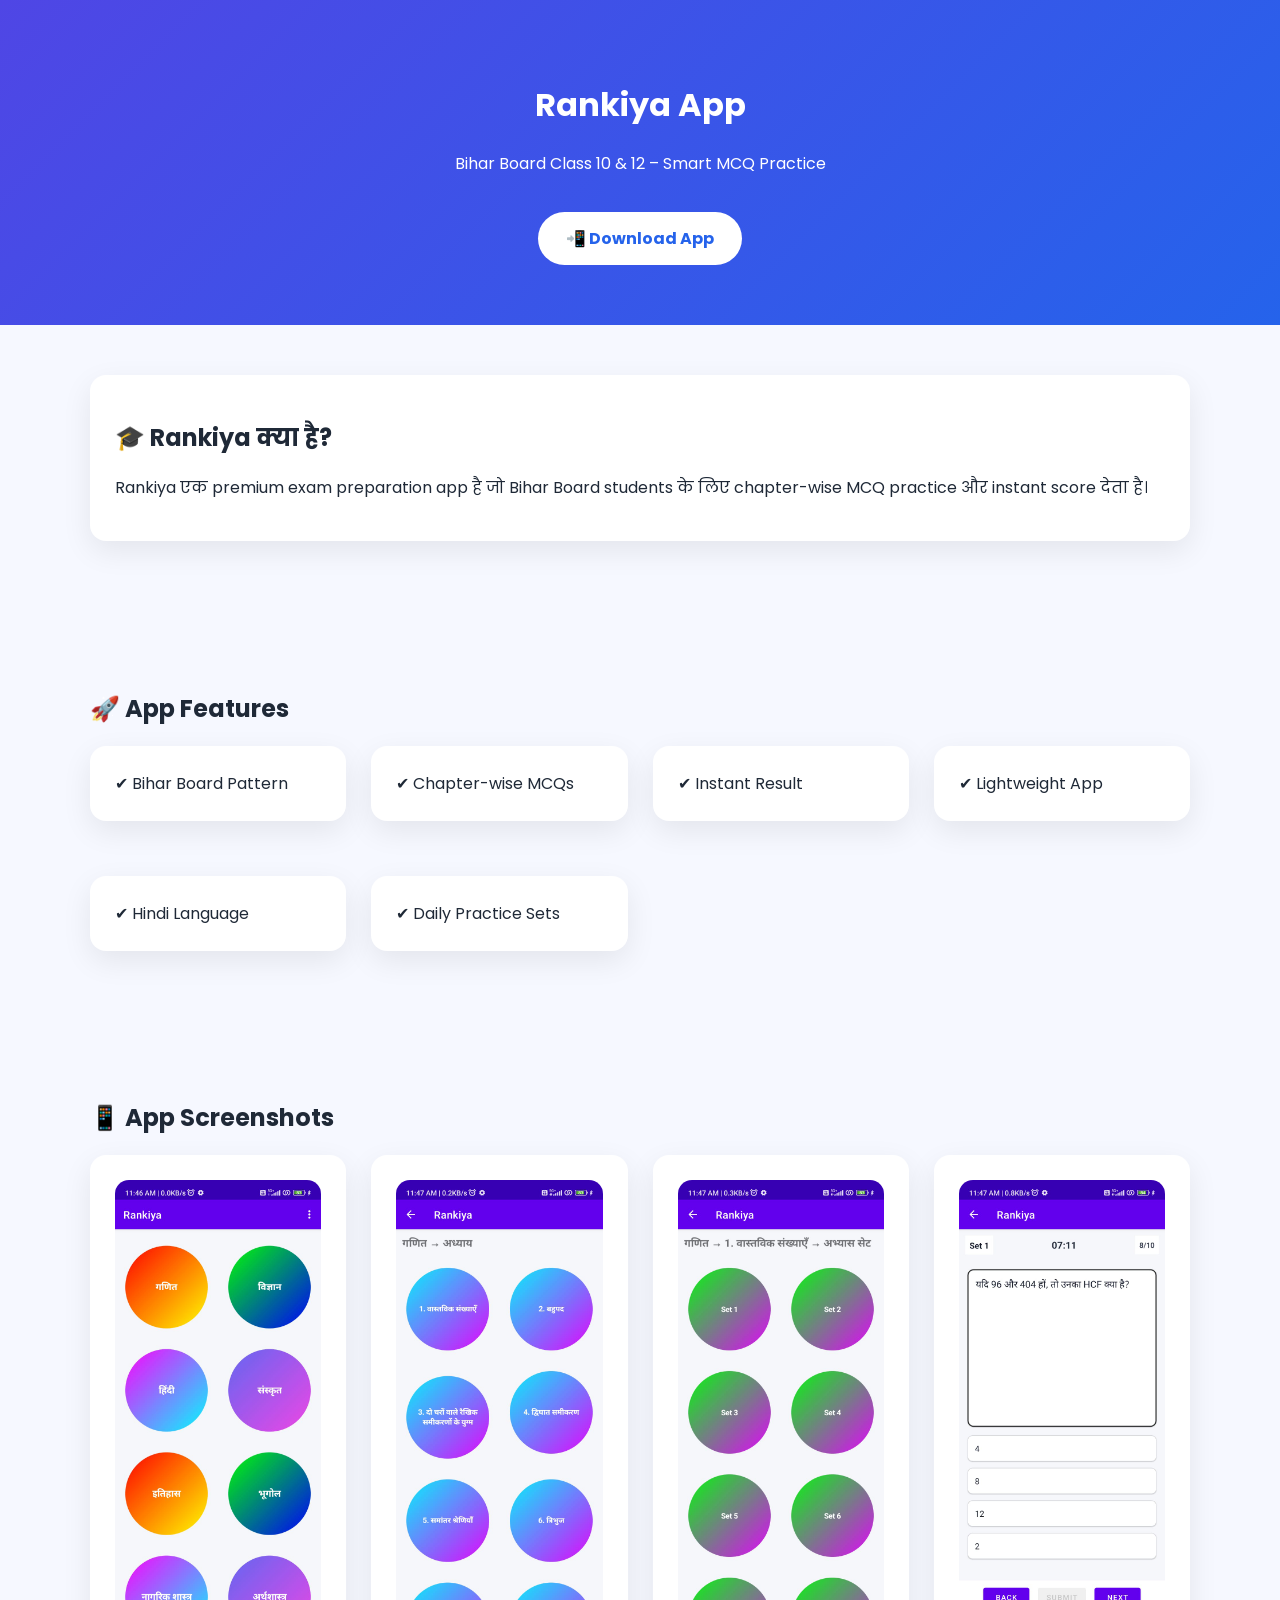
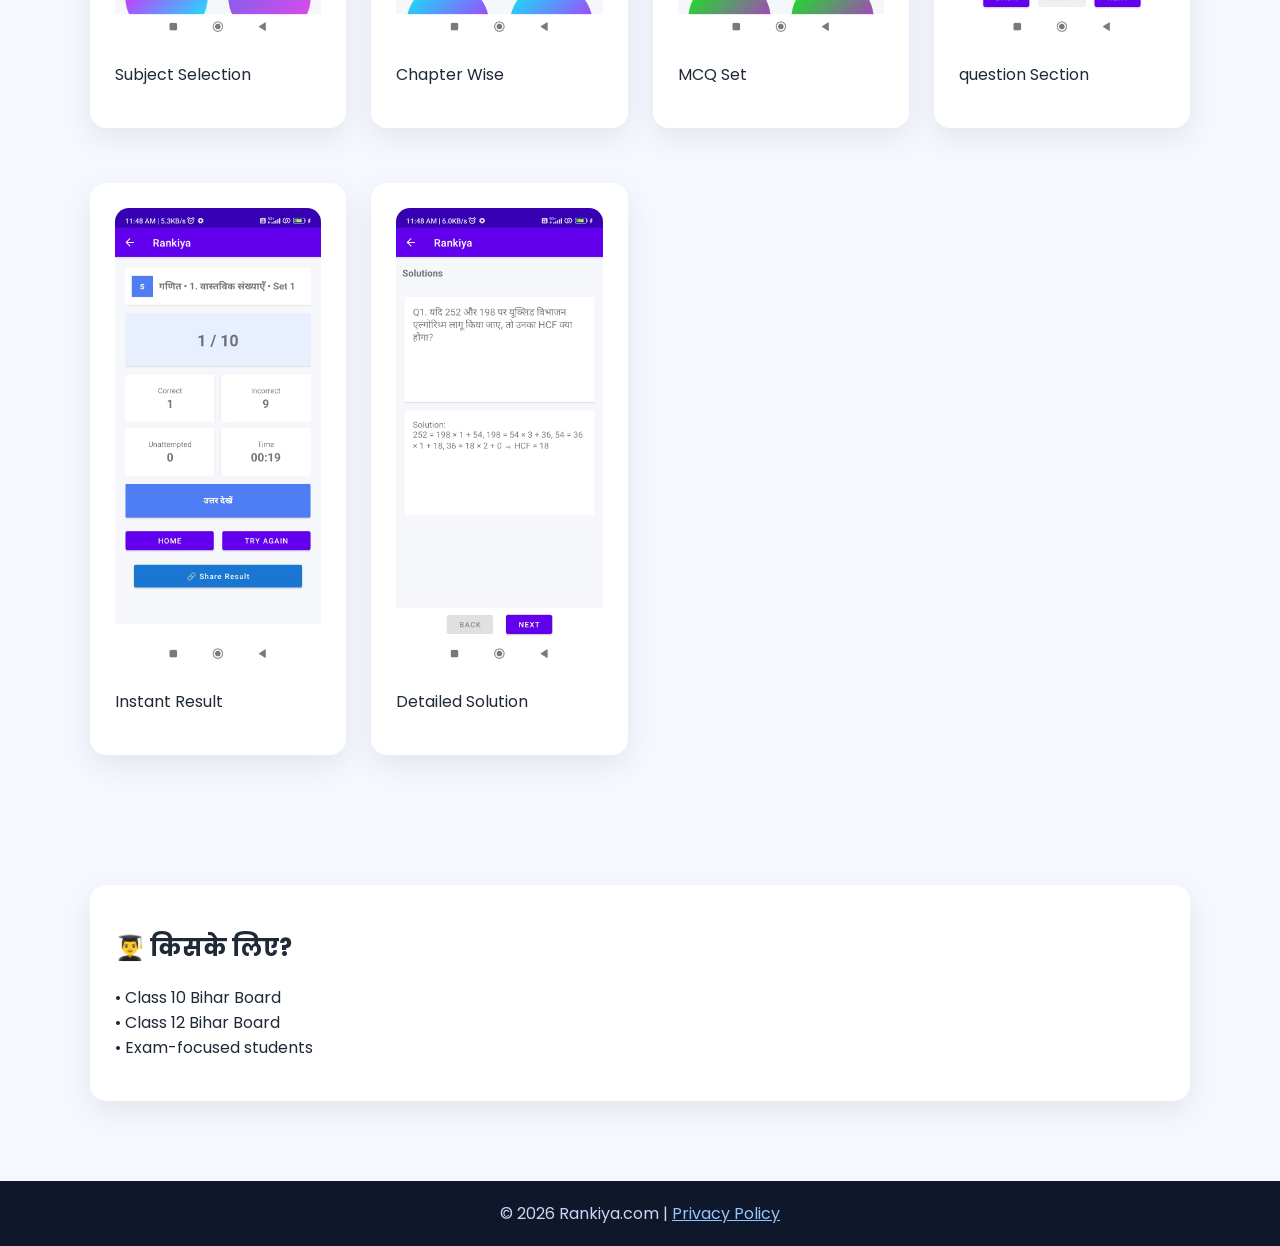
==== index.html @ a914e615 "Update and rename index to index.html" ====
<!DOCTYPE html>
<html lang="hi">
<head>
<meta charset="UTF-8">
<meta name="viewport" content="width=device-width, initial-scale=1.0">
<title>Rankiya – Bihar Board Exam App</title>

<link rel="icon" type="image/png" href="images/favicon.png">


<link href="https://fonts.googleapis.com/css2?family=Poppins:wght@400;600;700&display=swap" rel="stylesheet">
<link rel="stylesheet" href="css/style.css">
</head>

<body>

<!-- UPDATE BAR -->
<div id="updateBar">
🚀 Rankiya App का नया Update Available है
<a href="https://play.google.com/store/apps/details?id=com.rankiya.app">Update Now</a>
</div>

<!-- HERO -->
<div class="hero">
    <h1>Rankiya App</h1>
    <p>Bihar Board Class 10 & 12 – Smart MCQ Practice</p>
    <a href="https://play.google.com/store/apps/details?id=com.rankiya.app" class="btn">
        📲 Download App
    </a>
</div>

<!-- ABOUT -->
<div class="section">
    <div class="card">
        <h2>🎓 Rankiya क्या है?</h2>
        <p>
            Rankiya एक premium exam preparation app है  
            जो Bihar Board students के लिए  
            chapter-wise MCQ practice और instant score देता है।
        </p>
    </div>
</div>

<!-- FEATURES -->
<div class="section">
    <h2>🚀 App Features</h2>
    <div class="grid">
        <div class="card feature">✔ Bihar Board Pattern</div>
        <div class="card feature">✔ Chapter-wise MCQs</div>
        <div class="card feature">✔ Instant Result</div>
        <div class="card feature">✔ Lightweight App</div>
        <div class="card feature">✔ Hindi Language</div>
        <div class="card feature">✔ Daily Practice Sets</div>
    </div>
</div>

<!-- SCREENSHOTS -->
<div class="section">
    <h2>📱 App Screenshots</h2>

    <div class="grid">
        <div class="card">
            <img src="images/screenshots/sub.jpeg"
                 alt="Subject Screen"
                 style="width:100%;border-radius:14px;">
            <p>Subject Selection</p>
        </div>

        <div class="card">
            <img src="images/screenshots/chap.jpeg"
                 alt="Chapter Screen"
                 style="width:100%;border-radius:14px;">
            <p>Chapter Wise</p>
        </div>

        <div class="card">
            <img src="images/screenshots/set.jpeg"
                 alt="Set Screen"
                 style="width:100%;border-radius:14px;">
            <p>MCQ Set</p>
        </div>
		
		<div class="card">
            <img src="images/screenshots/question.jpeg"
                 alt="Result Screen"
                 style="width:100%;border-radius:14px;">
            <p>question Section</p>
        </div>

        <div class="card">
            <img src="images/screenshots/result.jpeg"
                 alt="Result Screen"
                 style="width:100%;border-radius:14px;">
            <p>Instant Result</p>
        </div>

        <div class="card">
            <img src="images/screenshots/solution.jpeg"
                 alt="Solution Screen"
                 style="width:100%;border-radius:14px;">
            <p>Detailed Solution</p>
        </div>
    </div>
</div>


<!-- STUDENTS -->
<div class="section">
    <div class="card">
        <h2>👨‍🎓 किसके लिए?</h2>
        <p>
            • Class 10 Bihar Board  
            <br>• Class 12 Bihar Board  
            <br>• Exam-focused students
        </p>
    </div>
</div>

<!-- FOOTER -->
<div class="footer">
    © 2026 Rankiya.com |
    <a href="privacy-policy.html">Privacy Policy</a>
</div>

<script src="js/update.js"></script>
</body>
</html>
---- css/style.css ----
body{
    margin:0;
    font-family:'Poppins',sans-serif;
    background:#f6f8ff;
    color:#1f2937;
}

#updateBar{
    display:none;
    background:linear-gradient(90deg,#ff9800,#ff5722);
    color:#fff;
    padding:14px;
    text-align:center;
    font-weight:600;
}

#updateBar a{
    color:#fff;
    margin-left:10px;
    text-decoration:underline;
    font-weight:700;
}

.hero{
    background:linear-gradient(135deg,#4f46e5,#2563eb);
    color:white;
    padding:60px 20px;
    text-align:center;
}

.logo{
    width:80px;
    margin-bottom:10px;
}

.btn{
    display:inline-block;
    margin-top:20px;
    padding:14px 28px;
    background:#fff;
    color:#2563eb;
    border-radius:30px;
    font-weight:700;
    text-decoration:none;
}

.section{
    padding:50px 20px;
    max-width:1100px;
    margin:auto;
}

.card{
    background:white;
    border-radius:16px;
    padding:25px;
    box-shadow:0 10px 30px rgba(0,0,0,.08);
    margin-bottom:30px;
}

.grid{
    display:grid;
    grid-template-columns:repeat(auto-fit,minmax(250px,1fr));
    gap:25px;
}

.footer{
    background:#0f172a;
    color:#cbd5f5;
    text-align:center;
    padding:20px;
}

.footer a{
    color:#93c5fd;
}
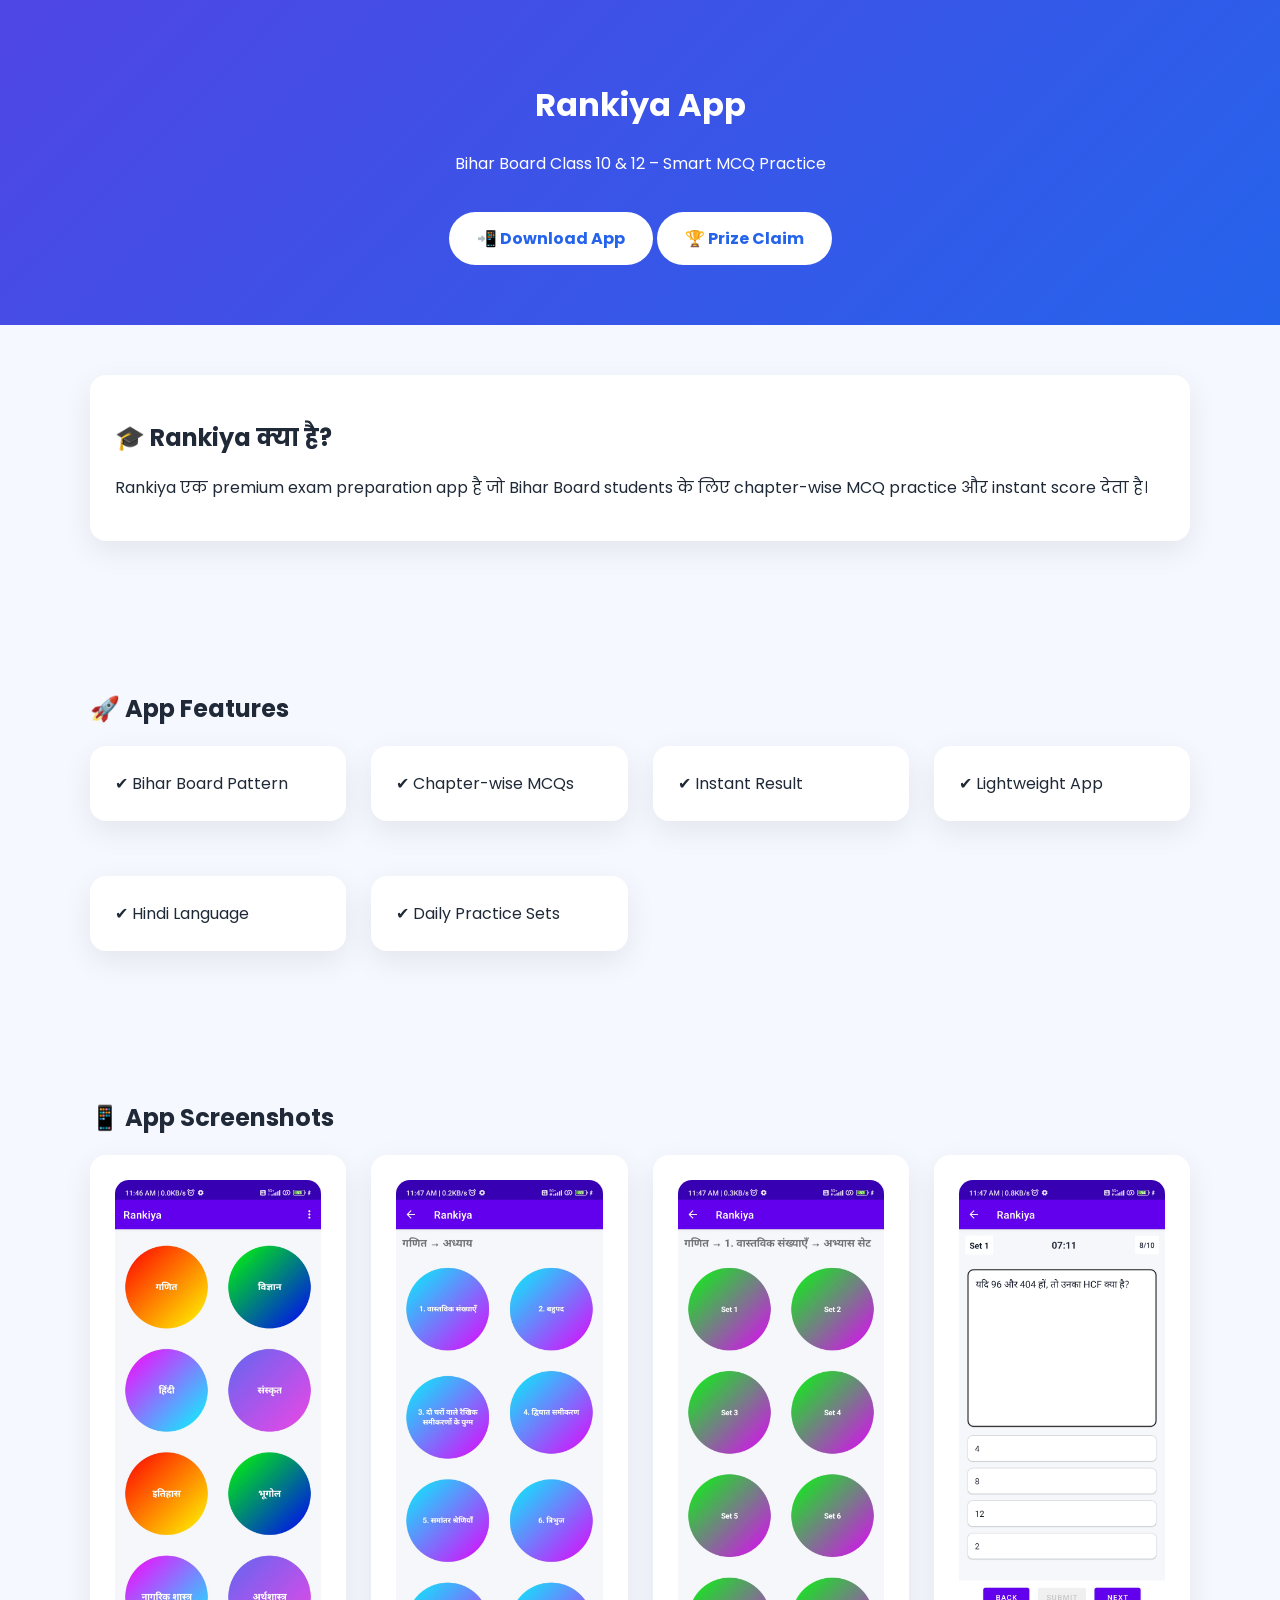
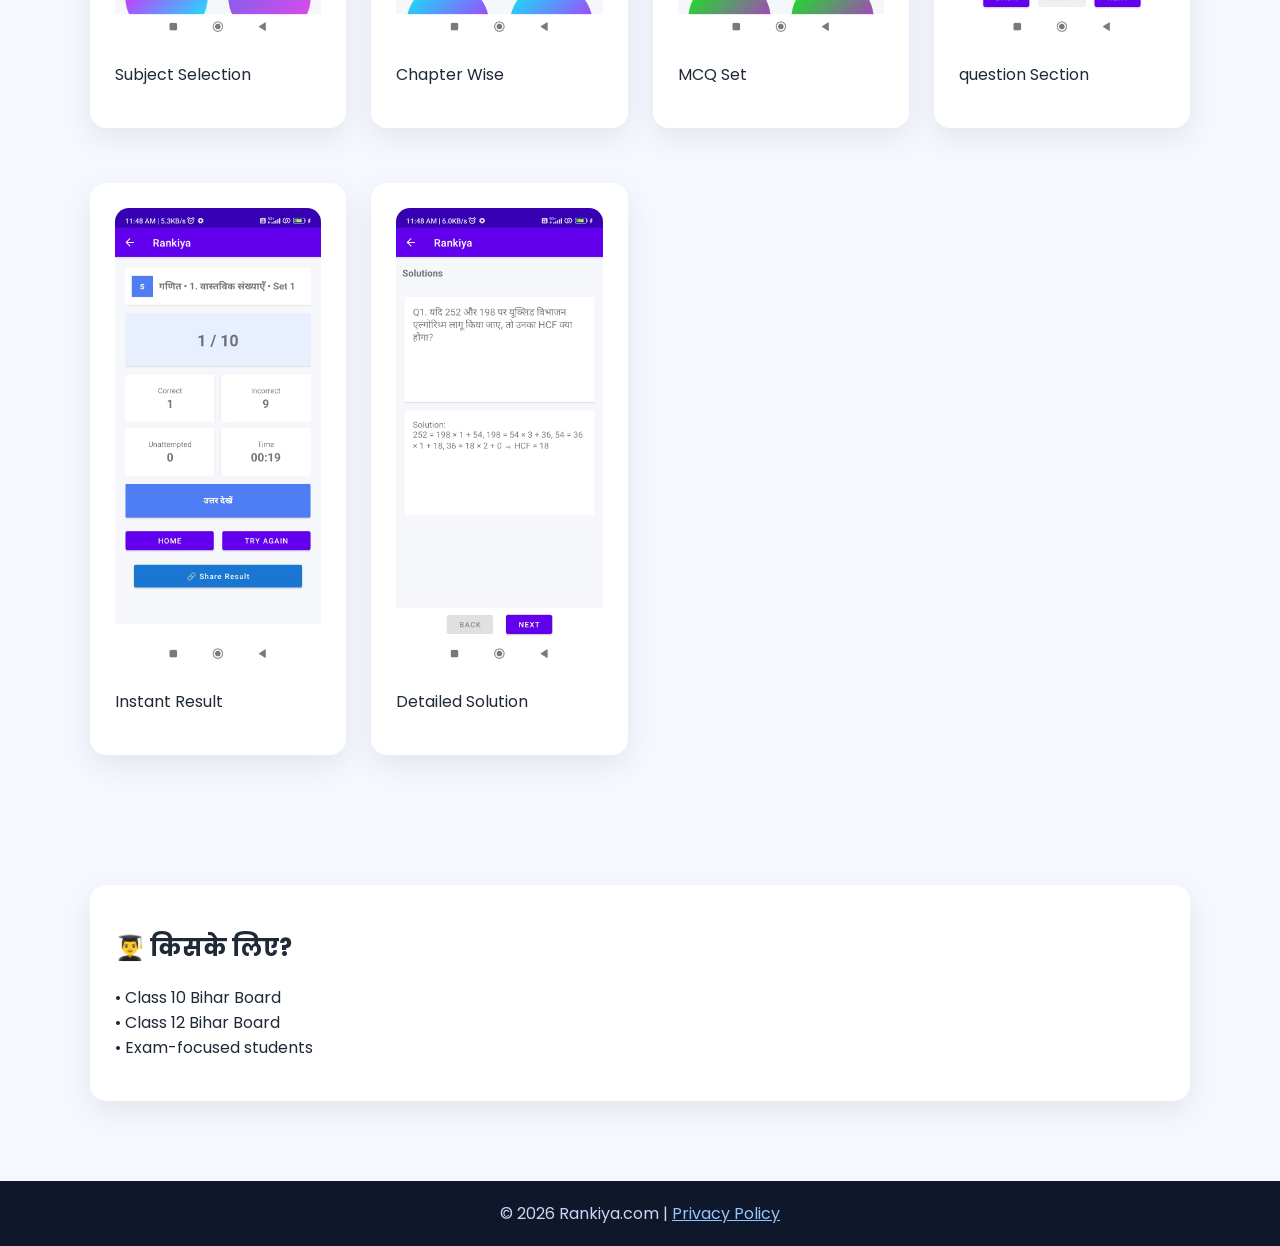
==== commit 41882a31: "Update index.html" ====
--- a/index.html
+++ b/index.html
@@ -26,6 +26,11 @@
     <p>Bihar Board Class 10 & 12 – Smart MCQ Practice</p>
     <a href="https://play.google.com/store/apps/details?id=com.rankiya.app" class="btn">
         📲 Download App
+    </a>
+
+	<a href="prize.html"
+       class="btn prize-btn">
+        🏆 Prize Claim
     </a>
 </div>
 
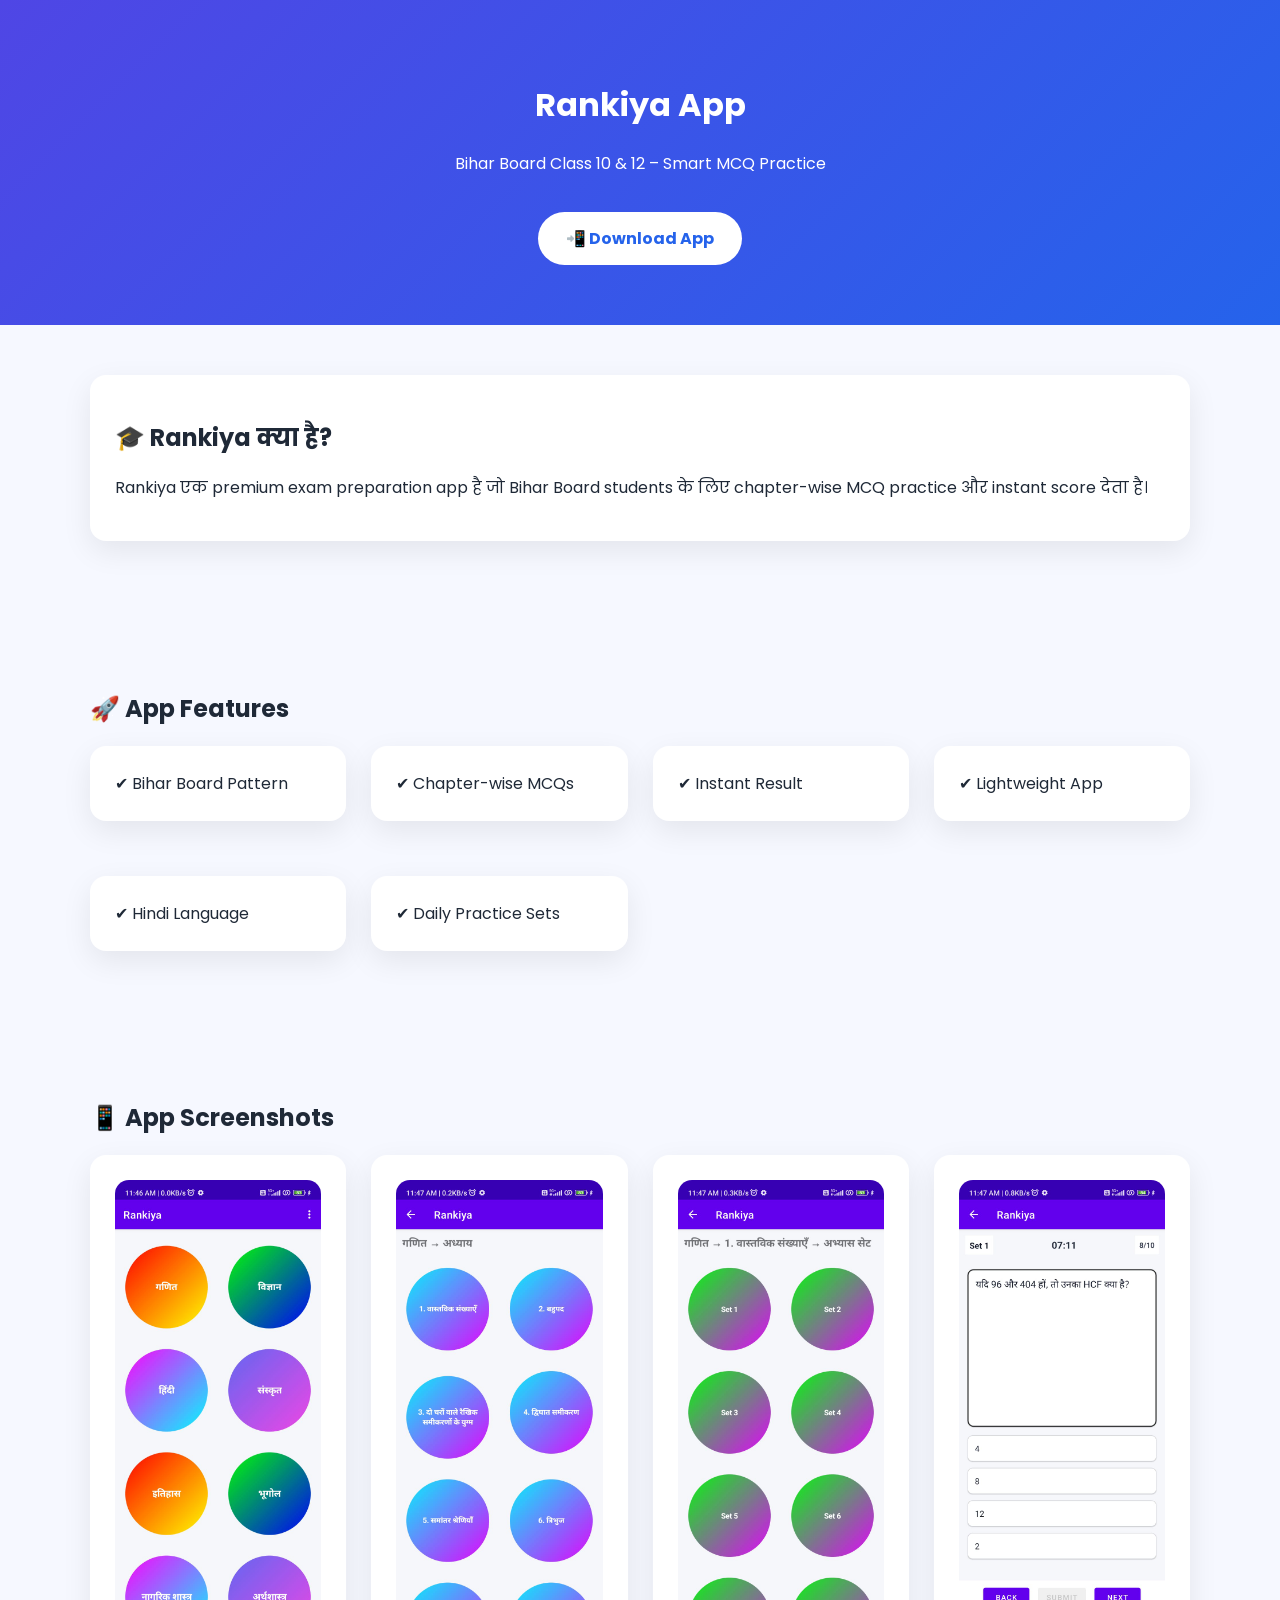
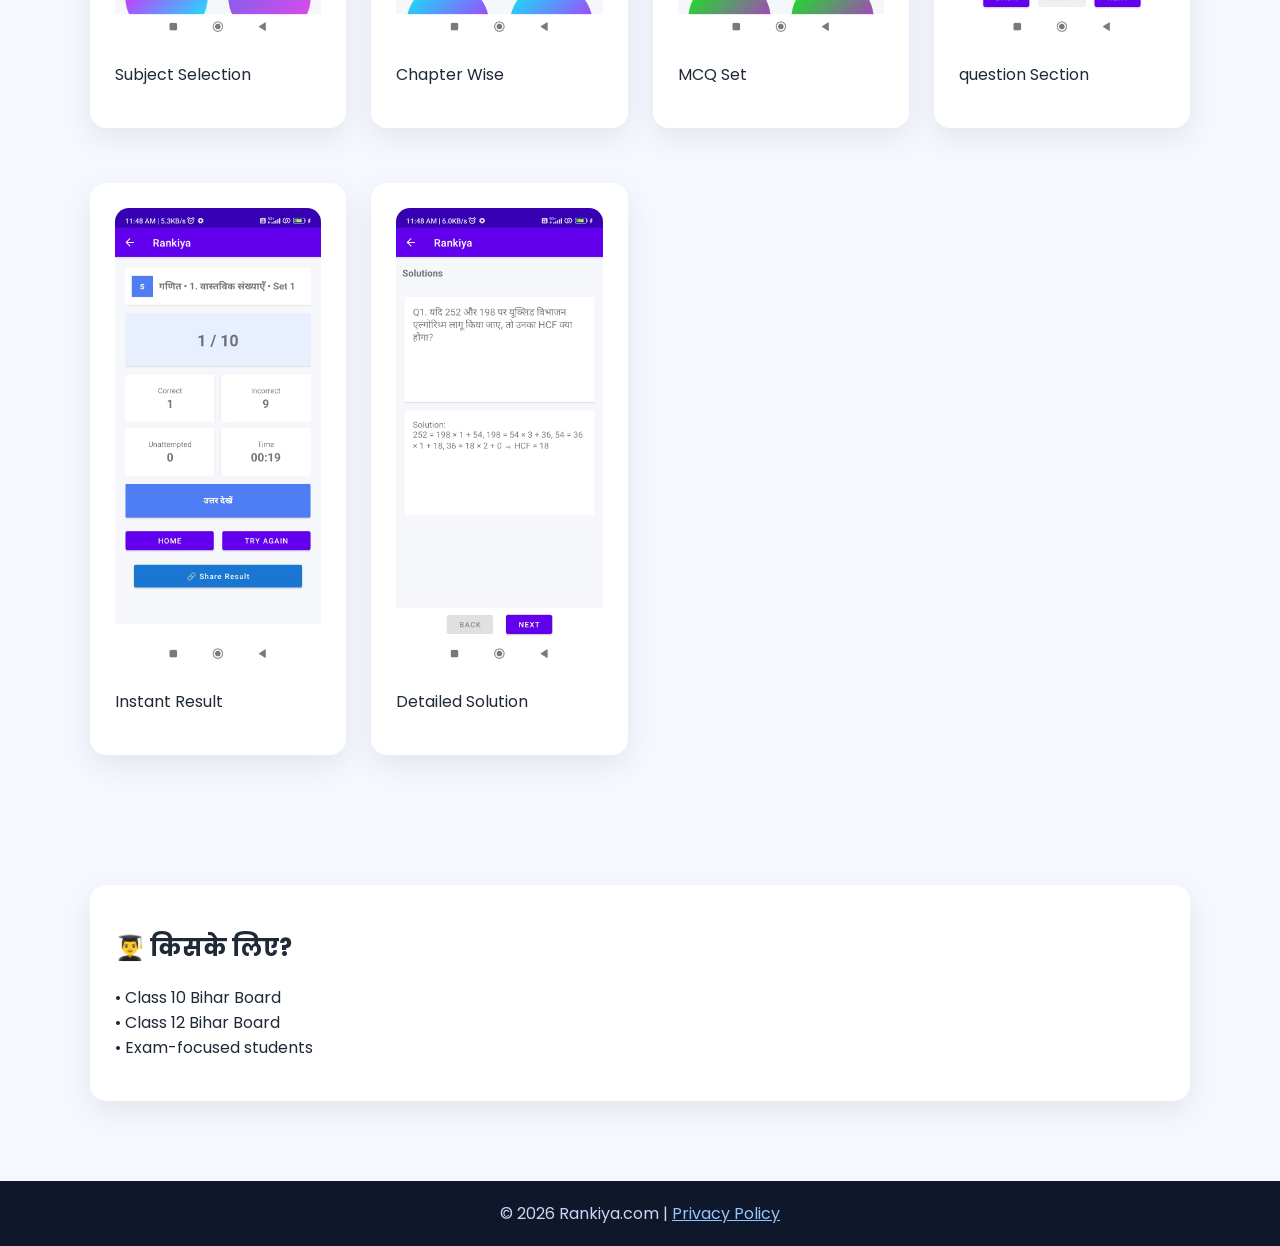
==== commit 8b710493: "Update index.html" ====
--- a/index.html
+++ b/index.html
@@ -26,11 +26,6 @@
     <p>Bihar Board Class 10 & 12 – Smart MCQ Practice</p>
     <a href="https://play.google.com/store/apps/details?id=com.rankiya.app" class="btn">
         📲 Download App
-    </a>
-
-	<a href="prize.html"
-       class="btn prize-btn">
-        🏆 Prize Claim
     </a>
 </div>
 
